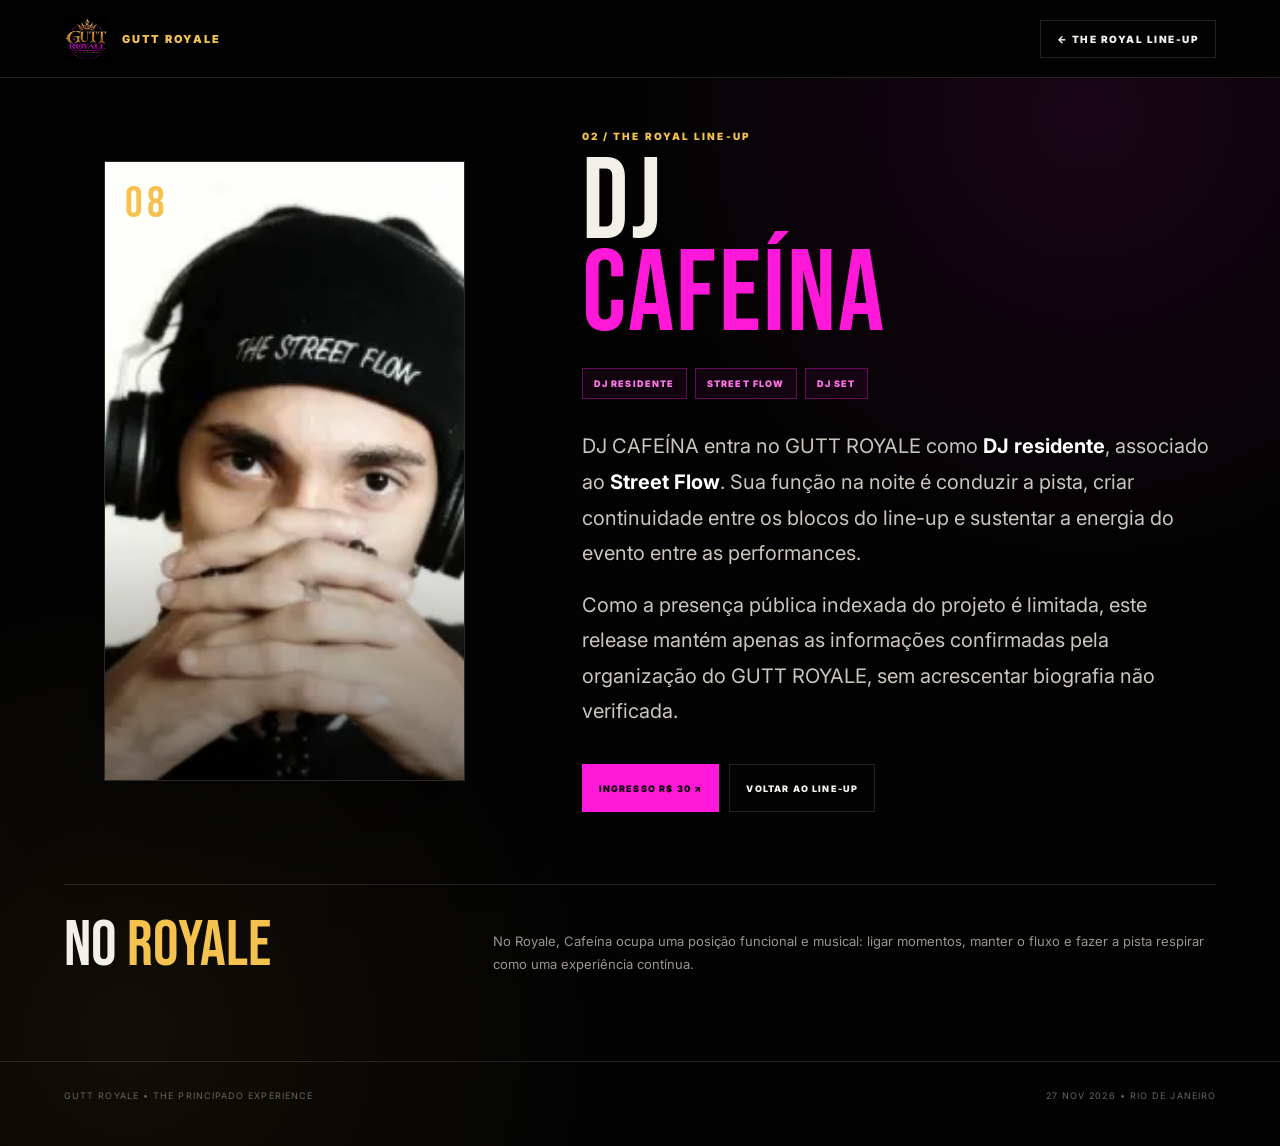
==== artistas/dj-cafeina.html @ 54797c37 "feat: add DJ CAFEÍNA artist profile" ====
<!DOCTYPE html>
<html lang="pt-BR">
<head>
  <meta charset="UTF-8">
  <meta name="viewport" content="width=device-width, initial-scale=1.0">
  <meta name="theme-color" content="#030303">
  <meta name="description" content="DJ Cafeína — DJ residente / Street Flow no THE ROYAL LINE-UP do GUTT ROYALE.">
  <link rel="canonical" href="https://az1nn.github.io/guttroyale/artistas/dj-cafeina.html">
  <meta property="og:title" content="DJ CAFEÍNA | GUTT ROYALE">
  <meta property="og:description" content="DJ Cafeína — DJ residente / Street Flow no THE ROYAL LINE-UP do GUTT ROYALE.">
  <meta property="og:type" content="profile">
  <meta property="og:url" content="https://az1nn.github.io/guttroyale/artistas/dj-cafeina.html">
  <meta property="og:image" content="https://az1nn.github.io/guttroyale/dj-cafeina-lineup.webp">
  <meta name="twitter:card" content="summary_large_image">
  <meta name="twitter:title" content="DJ CAFEÍNA | GUTT ROYALE">
  <meta name="twitter:description" content="DJ Cafeína — DJ residente / Street Flow no THE ROYAL LINE-UP do GUTT ROYALE.">
  <meta name="twitter:image" content="https://az1nn.github.io/guttroyale/dj-cafeina-lineup.webp">
  <title>DJ CAFEÍNA | GUTT ROYALE</title>
  <link rel="icon" type="image/png" href="../gutt-royale-logo-final.png">
  <link rel="preconnect" href="https://fonts.googleapis.com">
  <link rel="preconnect" href="https://fonts.gstatic.com" crossorigin>
  <link href="https://fonts.googleapis.com/css2?family=Bebas+Neue&family=Inter:wght@400;500;600;700;800;900&display=swap" rel="stylesheet">
  <link rel="stylesheet" href="../artist.css?v=20260923-artist-pages">
</head>
<body>
  <header class="artist-nav">
    <a class="artist-brand" href="../index.html#top">
      <img src="../gutt-royale-logo-final.png" alt="GUTT ROYALE">
      <span>GUTT ROYALE</span>
    </a>
    <a class="back-link" href="../index.html#lineup">← THE ROYAL LINE-UP</a>
  </header>

  <main class="artist-page">
    <section class="artist-hero">
      <figure class="artist-portrait" style="--portrait-position:center center">
        <img src="../dj-cafeina-lineup.webp" alt="DJ CAFEÍNA" fetchpriority="high" decoding="async">
        <span class="artist-number">08</span>
      </figure>
      <div class="artist-copy">
        <p class="artist-kicker">02 / THE ROYAL LINE-UP</p>
        <h1>DJ<br><span>CAFEÍNA</span></h1>
        <div class="role-list"><span>DJ RESIDENTE</span><span>STREET FLOW</span><span>DJ SET</span></div>
        <p class="release">DJ CAFEÍNA entra no GUTT ROYALE como <strong>DJ residente</strong>, associado ao <strong>Street Flow</strong>. Sua função na noite é conduzir a pista, criar continuidade entre os blocos do line-up e sustentar a energia do evento entre as performances.</p>
        <p class="release">Como a presença pública indexada do projeto é limitada, este release mantém apenas as informações confirmadas pela organização do GUTT ROYALE, sem acrescentar biografia não verificada.</p>
        <div class="artist-actions">
          <a class="artist-button primary" href="../index.html#ingressos">INGRESSO R$ 30 ↗</a>
          <a class="artist-button" href="../index.html#lineup">VOLTAR AO LINE-UP</a>
        </div>
      </div>
    </section>

    <section class="artist-details">
      <h2>NO <span>ROYALE</span></h2>
      <div class="detail-copy">
        <p>No Royale, Cafeína ocupa uma posição funcional e musical: ligar momentos, manter o fluxo e fazer a pista respirar como uma experiência contínua.</p>
        
      </div>
    </section>
  </main>

  <footer class="artist-footer">
    <span>GUTT ROYALE • THE PRINCIPADO EXPERIENCE</span>
    <span>27 NOV 2026 • RIO DE JANEIRO</span>
  </footer>
</body>
</html>
---- artist.css ----
:root{
  --bg:#030303;--panel:#0b0b0b;--panel-2:#111;--text:#f3efe9;--muted:#9b958d;
  --line:rgba(255,255,255,.12);--pink:#ff18d8;--gold:#d8a33b;--gold-light:#f5c24f;
}
*{box-sizing:border-box}html{scroll-behavior:smooth}body{margin:0;background:
radial-gradient(circle at 85% 10%,rgba(255,24,216,.09),transparent 30%),
radial-gradient(circle at 10% 90%,rgba(216,163,59,.07),transparent 30%),var(--bg);
color:var(--text);font-family:"Inter",sans-serif;min-height:100vh}a{color:inherit;text-decoration:none}img{display:block;max-width:100%}
.artist-nav{height:78px;border-bottom:1px solid var(--line);display:flex;align-items:center;justify-content:space-between;padding:0 5vw;position:sticky;top:0;background:rgba(3,3,3,.92);backdrop-filter:blur(14px);z-index:20}
.artist-brand{display:flex;align-items:center;gap:12px;font-size:11px;font-weight:900;letter-spacing:.16em;color:var(--gold-light)}
.artist-brand img{width:46px;height:46px;object-fit:contain}.back-link{font-size:10px;font-weight:900;letter-spacing:.15em;border:1px solid var(--line);padding:12px 16px;transition:.2s}
.back-link:hover,.back-link:focus-visible{border-color:var(--pink);color:#ff6ce9;outline:none}
.artist-page{max-width:1480px;margin:auto;padding:52px 5vw 72px}.artist-hero{display:grid;grid-template-columns:minmax(340px,.82fr) minmax(0,1.18fr);gap:clamp(38px,6vw,90px);align-items:center}
.artist-portrait{position:relative;min-height:620px;border:1px solid var(--line);overflow:hidden;background:#0b0b0b;box-shadow:0 35px 90px rgba(0,0,0,.45)}
.artist-portrait:after{content:"";position:absolute;inset:0;background:linear-gradient(180deg,transparent 55%,rgba(0,0,0,.5));pointer-events:none}
.artist-portrait img{width:100%;height:100%;position:absolute;inset:0;object-fit:cover;object-position:var(--portrait-position,center center)}
.artist-number{position:absolute;z-index:3;top:20px;left:20px;color:var(--gold-light);font:400 44px/1 "Bebas Neue",sans-serif;letter-spacing:.08em}
.artist-copy{max-width:720px}.artist-kicker{color:var(--gold-light);font-size:10px;font-weight:900;letter-spacing:.21em;margin:0 0 16px;text-transform:uppercase}
.artist-copy h1{font:400 clamp(72px,9vw,142px)/.8 "Bebas Neue",sans-serif;letter-spacing:.02em;margin:0;text-transform:uppercase}
.artist-copy h1 span{color:var(--pink)}.role-list{display:flex;flex-wrap:wrap;gap:8px;margin:26px 0 30px}
.role-list span{border:1px solid rgba(255,24,216,.36);color:#ff74e9;background:rgba(255,24,216,.055);padding:9px 11px;font-size:9px;font-weight:900;letter-spacing:.13em;text-transform:uppercase}
.release{color:#cbc5bd;font-size:clamp(16px,1.6vw,20px);line-height:1.78;margin:0}.release strong{color:#fff}
.release + .release{margin-top:16px}.artist-actions{display:flex;gap:10px;flex-wrap:wrap;margin-top:34px}.artist-button{display:inline-flex;align-items:center;justify-content:center;min-height:48px;padding:0 16px;border:1px solid var(--line);font-size:9px;font-weight:900;letter-spacing:.13em;text-transform:uppercase;transition:.2s}
.artist-button.primary{background:var(--pink);border-color:var(--pink);color:#090009}.artist-button:hover,.artist-button:focus-visible{transform:translateY(-2px);border-color:var(--pink);outline:none}
.artist-details{margin-top:72px;padding-top:32px;border-top:1px solid var(--line);display:grid;grid-template-columns:.7fr 1.3fr;gap:40px}
.artist-details h2{margin:0;font:400 clamp(42px,5vw,70px)/.9 "Bebas Neue",sans-serif}.artist-details h2 span{color:var(--gold-light)}
.detail-copy{color:var(--muted);font-size:13px;line-height:1.75}.source-links{display:flex;flex-wrap:wrap;gap:8px;margin-top:18px}.source-links a{font-size:9px;letter-spacing:.12em;font-weight:800;border-bottom:1px solid var(--gold);padding-bottom:3px;color:#d8d2ca}.source-links a:hover{color:var(--gold-light)}
.artist-footer{max-width:1480px;margin:auto;padding:28px 5vw 45px;border-top:1px solid var(--line);display:flex;justify-content:space-between;gap:20px;color:#69645e;font-size:9px;letter-spacing:.12em;text-transform:uppercase}
@media(max-width:900px){.artist-nav{height:66px}.artist-page{padding-top:30px}.artist-hero{grid-template-columns:1fr}.artist-portrait{min-height:68svh;max-height:760px}.artist-copy h1{font-size:clamp(74px,23vw,122px)}.artist-details{grid-template-columns:1fr}.artist-brand span{display:none}}
@media(max-width:560px){.artist-page{padding-left:18px;padding-right:18px}.artist-nav{padding:0 18px}.artist-portrait{min-height:520px}.release{font-size:15px}.artist-actions{display:grid}.artist-button{width:100%}.artist-footer{padding-left:18px;padding-right:18px;flex-direction:column}}
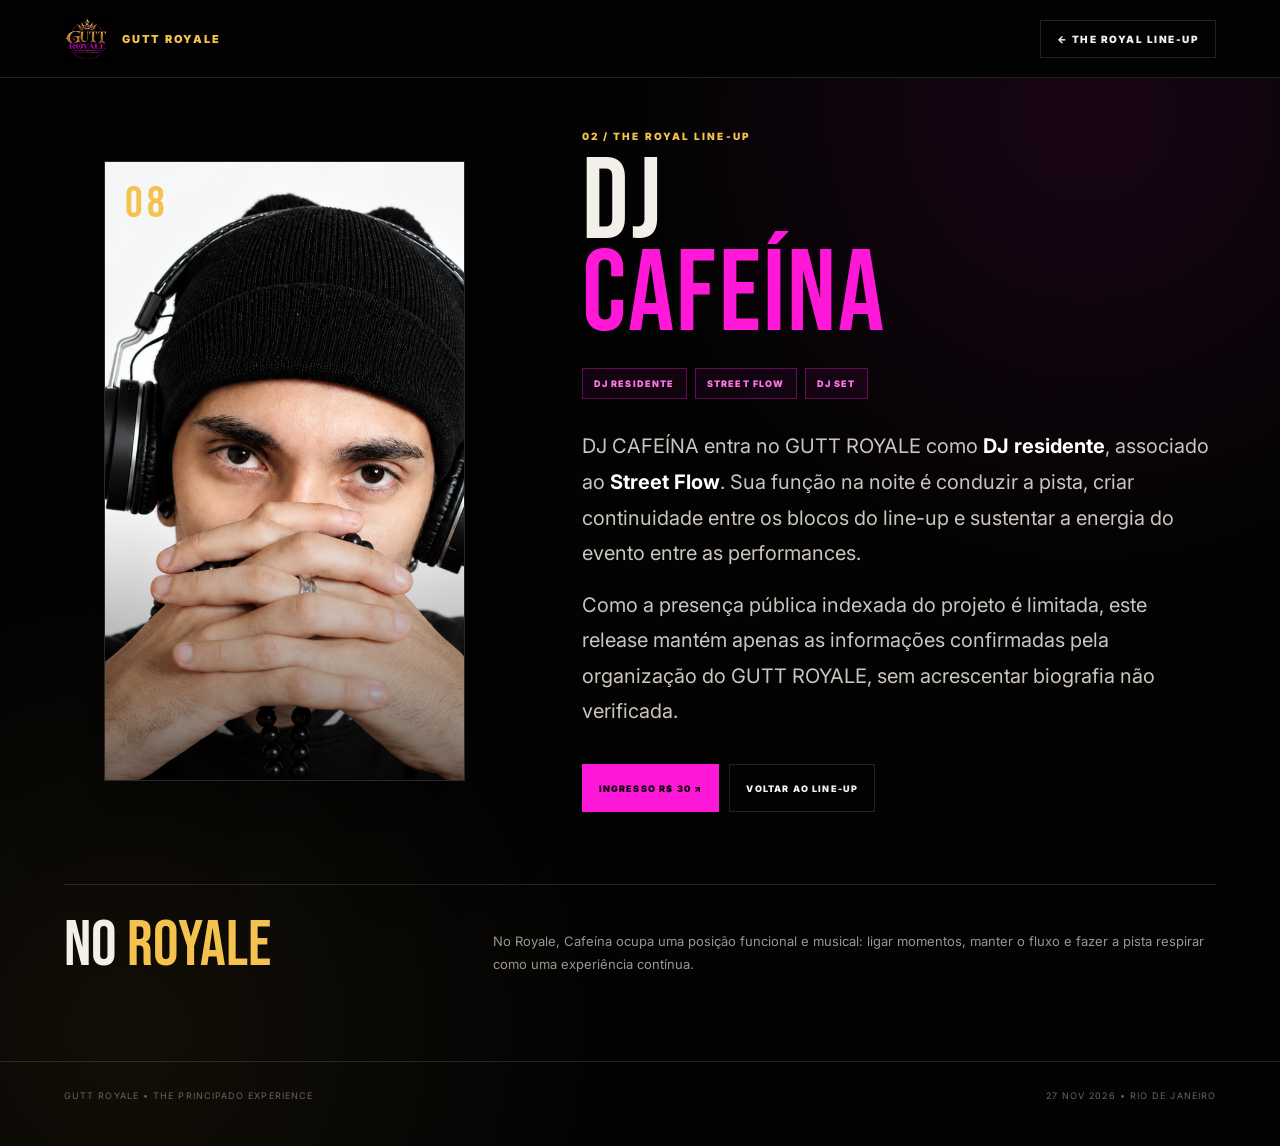
==== commit 89c89791: "feat: use 4K portrait on dj-cafeina" ====
--- a/artistas/dj-cafeina.html
+++ b/artistas/dj-cafeina.html
@@ -10,11 +10,11 @@
   <meta property="og:description" content="DJ Cafeína — DJ residente / Street Flow no THE ROYAL LINE-UP do GUTT ROYALE.">
   <meta property="og:type" content="profile">
   <meta property="og:url" content="https://az1nn.github.io/guttroyale/artistas/dj-cafeina.html">
-  <meta property="og:image" content="https://az1nn.github.io/guttroyale/dj-cafeina-lineup.webp">
+  <meta property="og:image" content="https://az1nn.github.io/guttroyale/assets/lineup/dj-cafeina-4k.webp">
   <meta name="twitter:card" content="summary_large_image">
   <meta name="twitter:title" content="DJ CAFEÍNA | GUTT ROYALE">
   <meta name="twitter:description" content="DJ Cafeína — DJ residente / Street Flow no THE ROYAL LINE-UP do GUTT ROYALE.">
-  <meta name="twitter:image" content="https://az1nn.github.io/guttroyale/dj-cafeina-lineup.webp">
+  <meta name="twitter:image" content="https://az1nn.github.io/guttroyale/assets/lineup/dj-cafeina-4k.webp">
   <title>DJ CAFEÍNA | GUTT ROYALE</title>
   <link rel="icon" type="image/png" href="../gutt-royale-logo-final.png">
   <link rel="preconnect" href="https://fonts.googleapis.com">
@@ -34,7 +34,7 @@
   <main class="artist-page">
     <section class="artist-hero">
       <figure class="artist-portrait" style="--portrait-position:center center">
-        <img src="../dj-cafeina-lineup.webp" alt="DJ CAFEÍNA" fetchpriority="high" decoding="async">
+        <img src="../assets/lineup/dj-cafeina-4k.webp" alt="DJ CAFEÍNA" fetchpriority="high" decoding="async">
         <span class="artist-number">08</span>
       </figure>
       <div class="artist-copy">
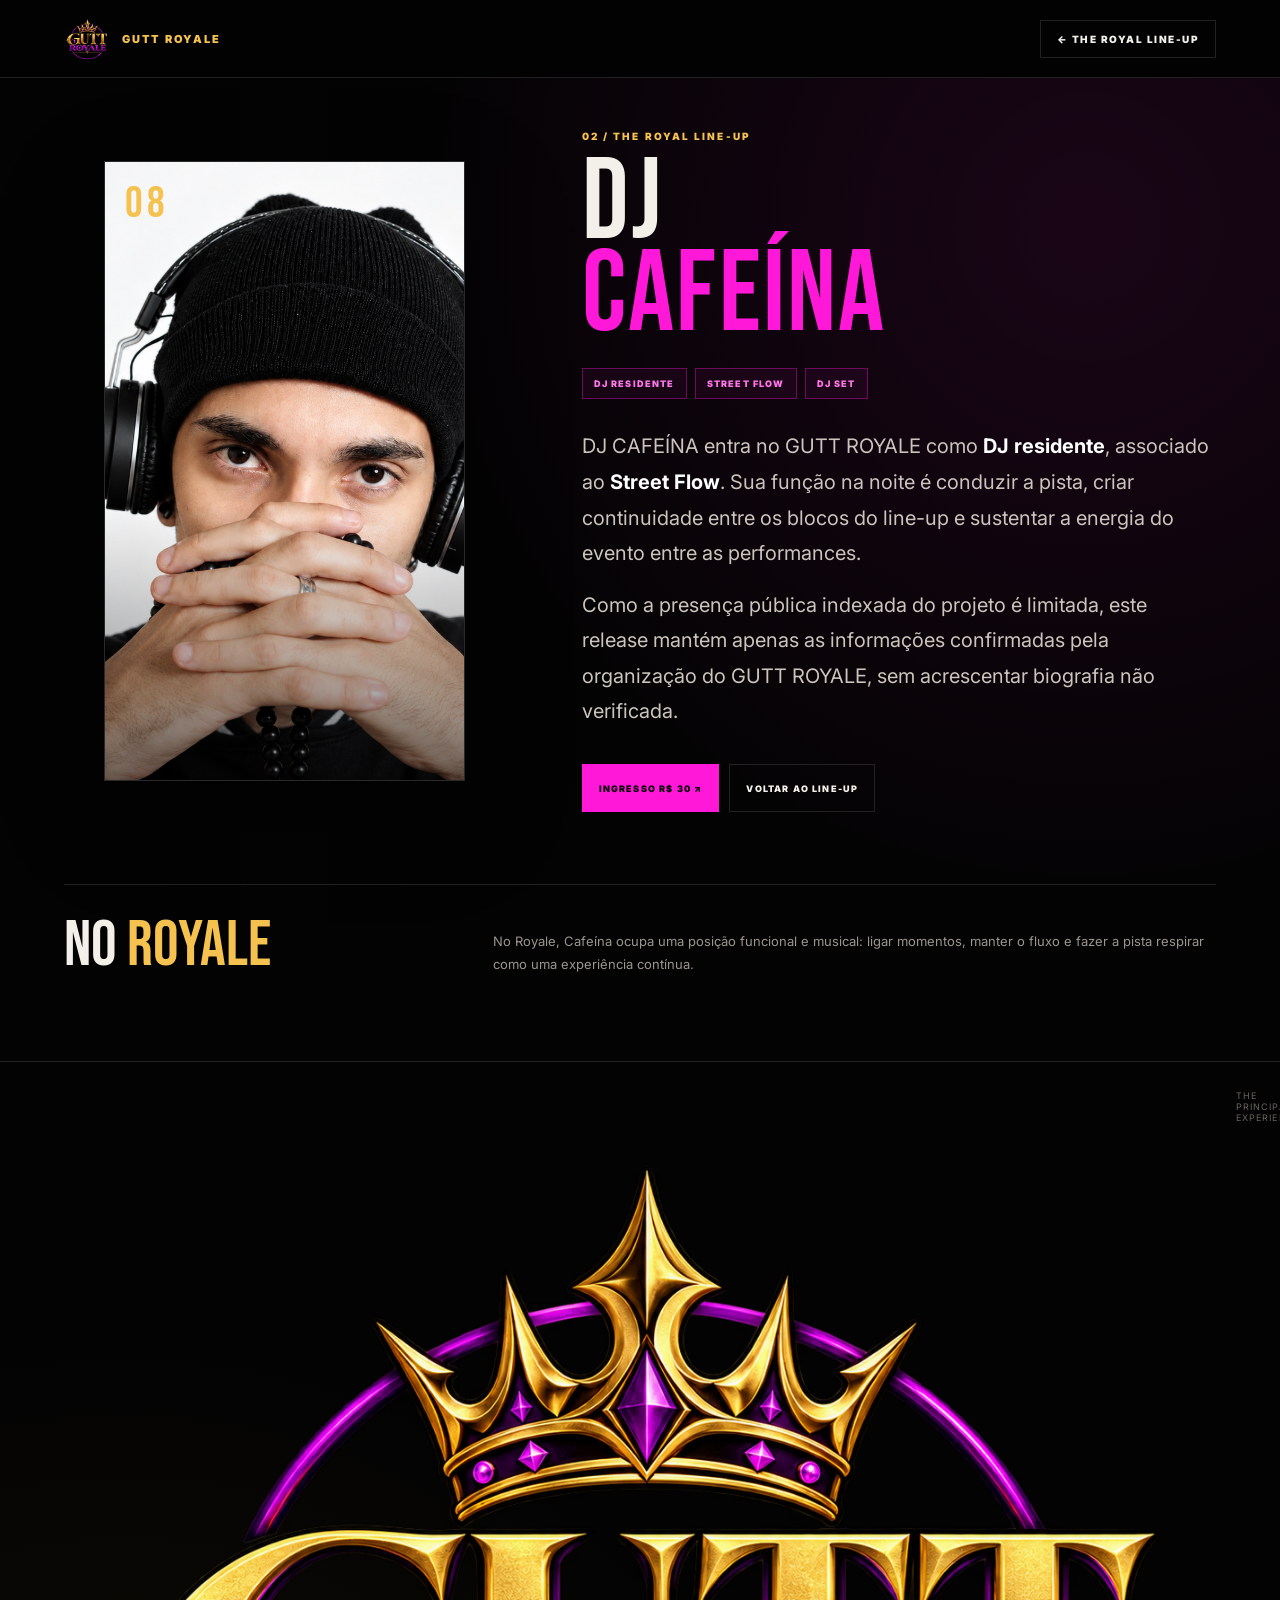
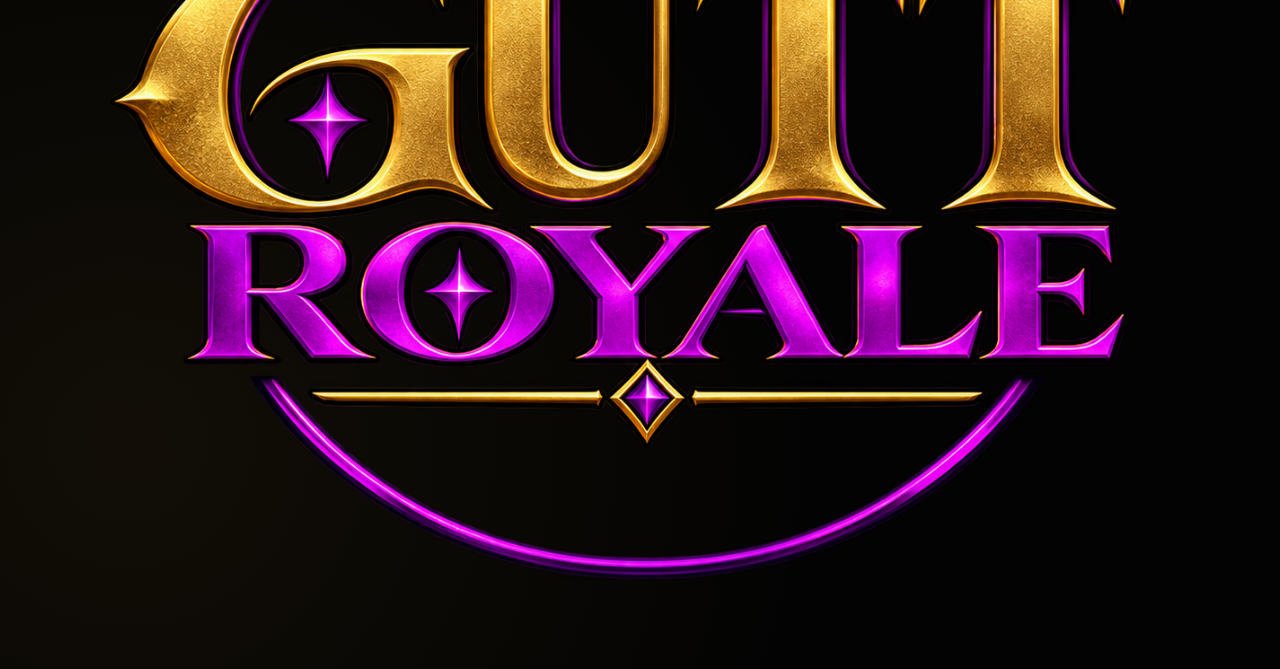
==== commit 94585665: "brand: use transparent GUTT ROYALE logo on dj-cafeina" ====
--- a/artistas/dj-cafeina.html
+++ b/artistas/dj-cafeina.html
@@ -16,7 +16,7 @@
   <meta name="twitter:description" content="DJ Cafeína — DJ residente / Street Flow no THE ROYAL LINE-UP do GUTT ROYALE.">
   <meta name="twitter:image" content="https://az1nn.github.io/guttroyale/assets/lineup/dj-cafeina-4k.webp">
   <title>DJ CAFEÍNA | GUTT ROYALE</title>
-  <link rel="icon" type="image/png" href="../gutt-royale-logo-final.png">
+  <link rel="icon" type="image/png" href="../assets/brand/gutt-royale-logo-compact-transparent.png">
   <link rel="preconnect" href="https://fonts.googleapis.com">
   <link rel="preconnect" href="https://fonts.gstatic.com" crossorigin>
   <link href="https://fonts.googleapis.com/css2?family=Bebas+Neue&family=Inter:wght@400;500;600;700;800;900&display=swap" rel="stylesheet">
@@ -25,7 +25,7 @@
 <body>
   <header class="artist-nav">
     <a class="artist-brand" href="../index.html#top">
-      <img src="../gutt-royale-logo-final.png" alt="GUTT ROYALE">
+      <img src="../assets/brand/gutt-royale-logo-compact-transparent.png" alt="GUTT ROYALE">
       <span>GUTT ROYALE</span>
     </a>
     <a class="back-link" href="../index.html#lineup">← THE ROYAL LINE-UP</a>
@@ -60,7 +60,8 @@
   </main>
 
   <footer class="artist-footer">
-    <span>GUTT ROYALE • THE PRINCIPADO EXPERIENCE</span>
+    <img class="artist-footer-brand" src="../assets/brand/gutt-royale-logo-compact-transparent.png" alt="GUTT ROYALE" loading="lazy" decoding="async">
+    <span>THE PRINCIPADO EXPERIENCE</span>
     <span>27 NOV 2026 • RIO DE JANEIRO</span>
   </footer>
 </body>
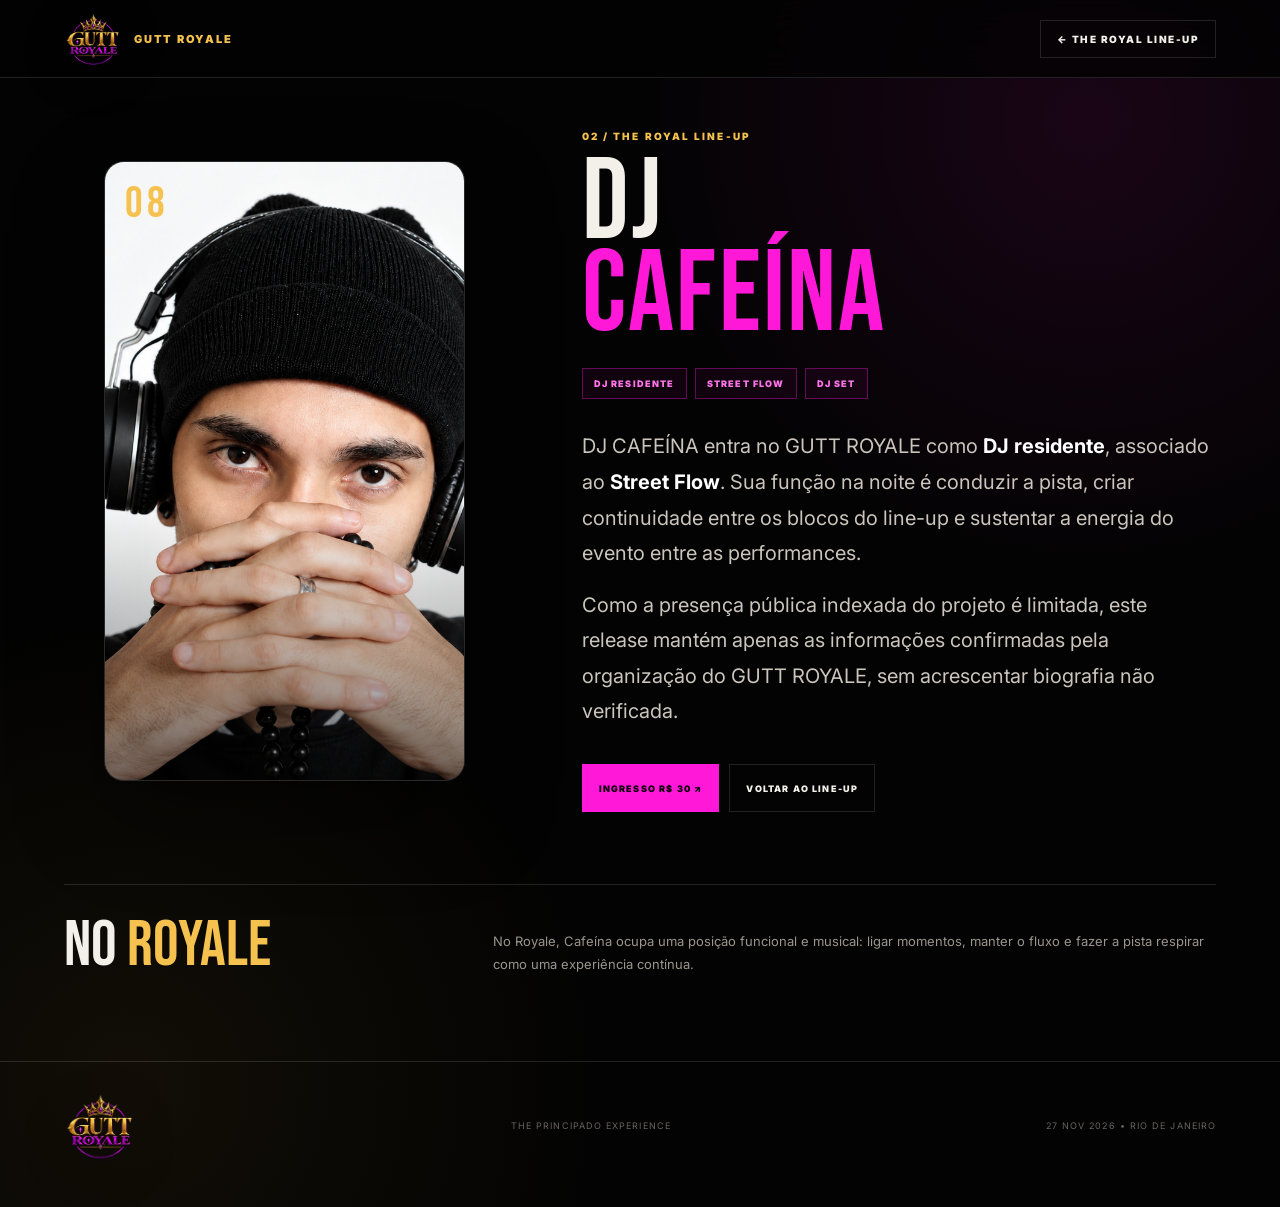
==== commit 9abaa194: "chore: refresh artist-page brand styles" ====
--- a/artistas/dj-cafeina.html
+++ b/artistas/dj-cafeina.html
@@ -20,7 +20,7 @@
   <link rel="preconnect" href="https://fonts.googleapis.com">
   <link rel="preconnect" href="https://fonts.gstatic.com" crossorigin>
   <link href="https://fonts.googleapis.com/css2?family=Bebas+Neue&family=Inter:wght@400;500;600;700;800;900&display=swap" rel="stylesheet">
-  <link rel="stylesheet" href="../artist.css?v=20260923-artist-pages">
+  <link rel="stylesheet" href="../artist.css?v=20260923-brand-polish">
 </head>
 <body>
   <header class="artist-nav">
--- a/artist.css
+++ b/artist.css
@@ -28,3 +28,69 @@
 .artist-footer{max-width:1480px;margin:auto;padding:28px 5vw 45px;border-top:1px solid var(--line);display:flex;justify-content:space-between;gap:20px;color:#69645e;font-size:9px;letter-spacing:.12em;text-transform:uppercase}
 @media(max-width:900px){.artist-nav{height:66px}.artist-page{padding-top:30px}.artist-hero{grid-template-columns:1fr}.artist-portrait{min-height:68svh;max-height:760px}.artist-copy h1{font-size:clamp(74px,23vw,122px)}.artist-details{grid-template-columns:1fr}.artist-brand span{display:none}}
 @media(max-width:560px){.artist-page{padding-left:18px;padding-right:18px}.artist-nav{padding:0 18px}.artist-portrait{min-height:520px}.release{font-size:15px}.artist-actions{display:grid}.artist-button{width:100%}.artist-footer{padding-left:18px;padding-right:18px;flex-direction:column}}
+
+
+/* Brand + motion polish */
+.artist-nav{
+  background:rgba(3,3,3,.82);
+  backdrop-filter:blur(20px) saturate(130%);
+  -webkit-backdrop-filter:blur(20px) saturate(130%);
+}
+.artist-brand img{
+  width:58px;
+  height:58px;
+  filter:drop-shadow(0 10px 24px rgba(0,0,0,.42));
+}
+.back-link,
+.artist-button{
+  transition:
+    transform .42s cubic-bezier(.22,1,.36,1),
+    border-color .3s ease,
+    color .3s ease,
+    background .3s ease;
+}
+.artist-portrait{
+  border-radius:20px;
+  transition:transform .65s cubic-bezier(.22,1,.36,1),box-shadow .55s ease;
+}
+.artist-portrait img{
+  transition:transform .8s cubic-bezier(.22,1,.36,1),filter .5s ease;
+}
+.artist-portrait:hover{
+  transform:translateY(-4px);
+  box-shadow:0 40px 100px rgba(0,0,0,.52);
+}
+.artist-portrait:hover img{
+  transform:scale(1.018);
+}
+.artist-copy{
+  animation:artistCopyIn .8s .08s cubic-bezier(.22,1,.36,1) both;
+}
+.artist-portrait{
+  animation:artistPortraitIn .85s cubic-bezier(.22,1,.36,1) both;
+}
+.artist-footer{
+  align-items:center;
+}
+.artist-footer-brand{
+  width:72px;
+  height:72px;
+  object-fit:contain;
+  filter:drop-shadow(0 10px 24px rgba(0,0,0,.38));
+}
+@keyframes artistPortraitIn{
+  from{opacity:0;transform:translateY(22px) scale(.992);filter:blur(3px)}
+  to{opacity:1;transform:translateY(0) scale(1);filter:blur(0)}
+}
+@keyframes artistCopyIn{
+  from{opacity:0;transform:translateY(18px);filter:blur(3px)}
+  to{opacity:1;transform:translateY(0);filter:blur(0)}
+}
+@media(max-width:900px){
+  .artist-brand img{width:50px;height:50px}
+  .artist-footer-brand{width:60px;height:60px}
+}
+@media(prefers-reduced-motion:reduce){
+  .artist-copy,.artist-portrait{animation:none!important}
+  .artist-portrait,.artist-portrait img,.back-link,.artist-button{transition:none!important}
+}
